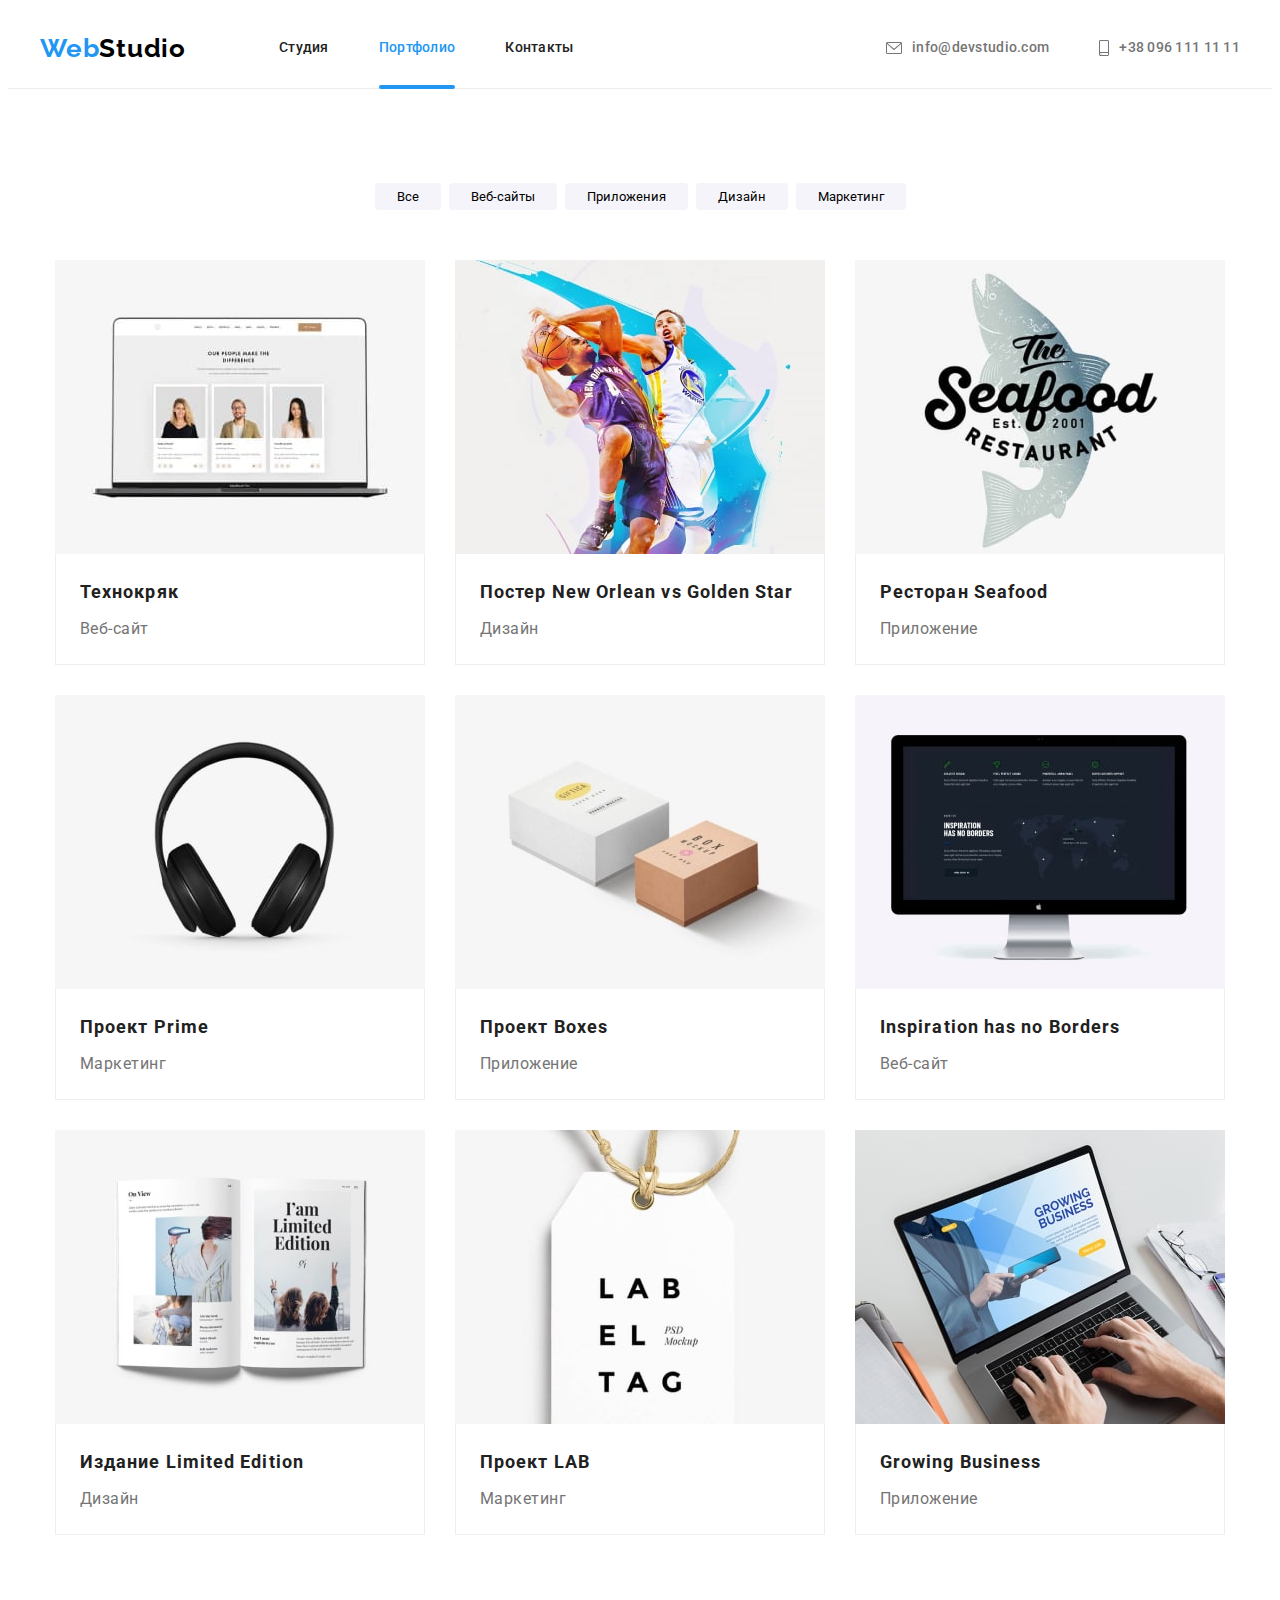
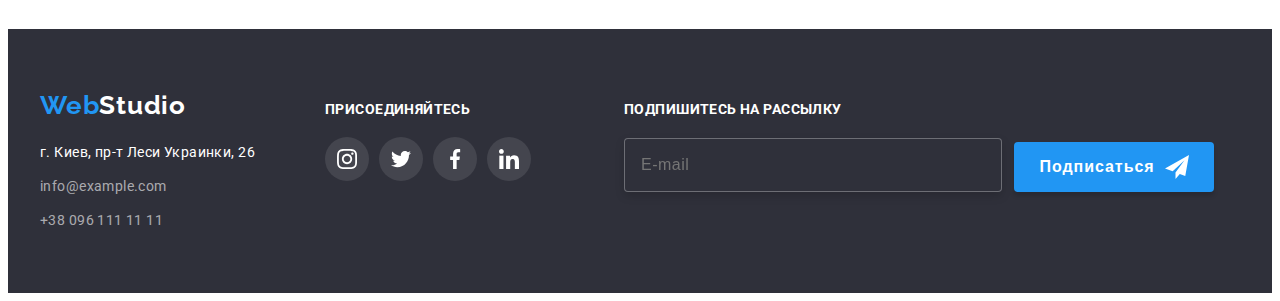
==== portfolio.html @ 5f394757 "update" ====
<!DOCTYPE html>
<html lang="ru">
  <head>
    <meta charset="UTF-8" />
    <meta http-equiv="X-UA-Compatible" content="IE=edge" />
    <meta name="viewport" content="width=, initial-scale=1.0" />
    <link
      rel="stylesheet"
      href="https://cdnjs.cloudflare.com/ajax/libs/modern-normalize/1.1.0/modern-normalize.min.css"
      integrity="sha512-wpPYUAdjBVSE4KJnH1VR1HeZfpl1ub8YT/NKx4PuQ5NmX2tKuGu6U/JRp5y+Y8XG2tV+wKQpNHVUX03MfMFn9Q=="
      crossorigin="anonymous"
      referrerpolicy="no-referrer"
    />
    <link rel="stylesheet" href="./css/styles.css" />
    <link rel="preconnect" href="https://fonts.googleapis.com" />
    <link rel="preconnect" href="https://fonts.gstatic.com" crossorigin />
    <link
      href="https://fonts.googleapis.com/css2?family=Raleway:wght@700&family=Roboto:wght@400;500;700;900&display=swap"
      rel="stylesheet"
    />
    <title>WebStudio</title>
  </head>
  <body>
    <header class="header">
      <div class="container header-flex">
        <a href="./index.html" class="header-logo"
          ><span class="header-logo-color">Web</span>Studio</a
        >
        <nav class="header-nav">
          <ul class="header-list">
            <li class="header-item">
              <a href="./index.html" class="header-link">Студия</a>
            </li>
            <li class="header-item">
              <a href="./portfolio.html" class="header-link"
                ><span class="header-link-color">Портфолио</span></a
              >
            </li>
            <li class="header-item">
              <a href="" class="header-link">Контакты</a>
            </li>
          </ul>
        </nav>
        <ul class="header-contact-list">
          <li class="header-contact-item">
            <a href="mailto:info@devstudio.com" class="header-contact-mail"
              ><svg class="contact-item" width="16px" height="12px">
                <use href="./images/symbol-defs.svg#icon-envelope-hover"></use>
              </svg>
              info@devstudio.com</a
            >
          </li>
          <li class="header-contact-item">
            <a href="tel:+380961111111" class="header-contact-tel"
              ><svg class="contact-item" width="10px" height="16px">
                <use href="./images/symbol-defs.svg#icon-smartphone"></use>
              </svg>
              +38 096 111 11 11</a
            >
          </li>
        </ul>
      </div>
    </header>
    <main>
      <section class="portfolio">
        <div class="container">
          <ul class="portfolio-nav-list portfolio-flex">
            <li class="portfolio-nav-item">
              <button type="button" class="portfolio-nav-btn">Все</button>
            </li>
            <li class="portfolio-nav-item">
              <button type="button" class="portfolio-nav-btn">Веб-сайты</button>
            </li>
            <li class="portfolio-nav-item">
              <button type="button" class="portfolio-nav-btn">
                Приложения
              </button>
            </li>
            <li class="portfolio-nav-item">
              <button type="button" class="portfolio-nav-btn">Дизайн</button>
            </li>
            <li class="portfolio-nav-item">
              <button type="button" class="portfolio-nav-btn">Маркетинг</button>
            </li>
          </ul>

          <ul class="project-list">
            <li class="project-item">
              <a href="./portfolio.html" class="project-link">
                <div class="portfolio-img">
                  <img
                    src="./images/project1.jpg"
                    width="370"
                    height="294"
                    alt="Проекты компании"
                  />
                  <p class="portfolio-text">
                    Ресурс предлагает комплексные предложения с разным уровнем
                    функционала и сервисов. Все это позволит посетителю получить
                    исчерпывающие сведения о компании или частном лице.
                  </p>
                </div>
                <div class="project-flex">
                  <h3 class="project-headline">Технокряк</h3>
                  <p class="project-text">Веб-сайт</p>
                </div>
              </a>
            </li>
            <li class="project-item">
              <a href="./portfolio.html" class="project-link">
                <div class="portfolio-img">
                  <img
                    src="./images/project2.jpg"
                    width="370"
                    height="294"
                    alt="Проекты компании"
                  />
                  <p class="portfolio-text">
                    Ресурс предлагает комплексные предложения с разным уровнем
                    функционала и сервисов. Все это позволит посетителю получить
                    исчерпывающие сведения о компании или частном лице.
                  </p>
                </div>
                <div class="project-flex">
                  <h3 class="project-headline">
                    Постер New Orlean vs Golden Star
                  </h3>
                  <p class="project-text">Дизайн</p>
                </div>
              </a>
            </li>
            <li class="project-item">
              <a href="./portfolio.html" class="project-link"
                ><div class="portfolio-img">
                  <img
                    src="./images/project3.jpg"
                    width="370"
                    height="294"
                    alt="Проекты компании"
                  />
                  <p class="portfolio-text">
                    Ресурс предлагает комплексные предложения с разным уровнем
                    функционала и сервисов. Все это позволит посетителю получить
                    исчерпывающие сведения о компании или частном лице.
                  </p>
                </div>
                <div class="project-flex">
                  <h3 class="project-headline">Ресторан Seafood</h3>
                  <p class="project-text">Приложение</p>
                </div>
              </a>
            </li>
            <li class="project-item">
              <a href="./portfolio.html" class="project-link"
                ><div class="portfolio-img">
                  <img
                    src="./images/project4.jpg"
                    width="370"
                    height="294"
                    alt="Проекты компании"
                  />
                  <p class="portfolio-text">
                    Ресурс предлагает комплексные предложения с разным уровнем
                    функционала и сервисов. Все это позволит посетителю получить
                    исчерпывающие сведения о компании или частном лице.
                  </p>
                </div>
                <div class="project-flex">
                  <h3 class="project-headline">Проект Prime</h3>
                  <p class="project-text">Маркетинг</p>
                </div>
              </a>
            </li>
            <li class="project-item">
              <a href="./portfolio.html" class="project-link"
                ><div class="portfolio-img">
                  <img
                    src="./images/project5.jpg"
                    width="370"
                    height="294"
                    alt="Проекты компании"
                  />
                  <p class="portfolio-text">
                    Ресурс предлагает комплексные предложения с разным уровнем
                    функционала и сервисов. Все это позволит посетителю получить
                    исчерпывающие сведения о компании или частном лице.
                  </p>
                </div>
                <div class="project-flex">
                  <h3 class="project-headline">Проект Boxes</h3>
                  <p class="project-text">Приложение</p>
                </div>
              </a>
            </li>
            <li class="project-item">
              <a href="./portfolio.html" class="project-link"
                ><div class="portfolio-img">
                  <img
                    src="./images/project6.jpg"
                    width="370"
                    height="294"
                    alt="Проекты компании"
                  />
                  <p class="portfolio-text">
                    Ресурс предлагает комплексные предложения с разным уровнем
                    функционала и сервисов. Все это позволит посетителю получить
                    исчерпывающие сведения о компании или частном лице.
                  </p>
                </div>
                <div class="project-flex">
                  <h3 class="project-headline">Inspiration has no Borders</h3>
                  <p class="project-text">Веб-сайт</p>
                </div>
              </a>
            </li>
            <li class="project-item">
              <a href="./portfolio.html" class="project-link"
                ><div class="portfolio-img">
                  <img
                    src="./images/project7.jpg"
                    width="370"
                    height="294"
                    alt="Проекты компании"
                  />
                  <p class="portfolio-text">
                    Ресурс предлагает комплексные предложения с разным уровнем
                    функционала и сервисов. Все это позволит посетителю получить
                    исчерпывающие сведения о компании или частном лице.
                  </p>
                </div>
                <div class="project-flex">
                  <h3 class="project-headline">Издание Limited Edition</h3>
                  <p class="project-text">Дизайн</p>
                </div>
              </a>
            </li>
            <li class="project-item">
              <a href="./portfolio.html" class="project-link"
                ><div class="portfolio-img">
                  <img
                    src="./images/project8.jpg"
                    width="370"
                    height="294"
                    alt="Проекты компании"
                  />
                  <p class="portfolio-text">
                    Ресурс предлагает комплексные предложения с разным уровнем
                    функционала и сервисов. Все это позволит посетителю получить
                    исчерпывающие сведения о компании или частном лице.
                  </p>
                </div>
                <div class="project-flex">
                  <h3 class="project-headline">Проект LAB</h3>
                  <p class="project-text">Маркетинг</p>
                </div>
              </a>
            </li>
            <li class="project-item">
              <a href="./portfolio.html" class="project-link"
                ><div class="portfolio-img">
                  <img
                    src="./images/project9.jpg"
                    width="370"
                    height="294"
                    alt="Проекты компании"
                  />
                  <p class="portfolio-text">
                    Ресурс предлагает комплексные предложения с разным уровнем
                    функционала и сервисов. Все это позволит посетителю получить
                    исчерпывающие сведения о компании или частном лице.
                  </p>
                </div>
                <div class="project-flex">
                  <h3 class="project-headline">Growing Business</h3>
                  <p class="project-text">Приложение</p>
                </div>
              </a>
            </li>
          </ul>
        </div>
      </section>
    </main>
    <footer class="footer">
      <div class="container footer-flex">
        <div class="address-flex">
          <a href="./index.html" class="footer-logo"
            ><span class="header-logo-color">Web</span>Studio</a
          >
          <address class="address">
            <ul class="footer-list">
              <li class="footer-item">
                <a
                  href="https://bit.ly/3pXMvUd"
                  target="_blank"
                  rel="noopener noreferrer"
                  class="map-link"
                  >г. Киев, пр-т Леси Украинки, 26</a
                >
              </li>
              <li class="footer-item">
                <a href="mailto:info@example.com" class="footer-contact-mail"
                  >info@example.com</a
                >
              </li>
              <li class="footer-item">
                <a href="tel:+380961111111" class="footer-contact-tel"
                  >+38 096 111 11 11</a
                >
              </li>
            </ul>
          </address>
        </div>
        <div class="social">
          <h3 class="social-headline">присоединяйтесь</h3>

          <ul class="social-soc">
            <li class="team-soc-item">
              <a href="" class="social-soc-link">
                <svg class="social-soc-icon" width="20px" height="20px">
                  <use href="./images/symbol-defs.svg#icon-instagram"></use>
                </svg>
              </a>
            </li>
            <li class="team-soc-item">
              <a href="" class="social-soc-link">
                <svg class="social-soc-icon" width="20px" height="20px">
                  <use href="./images/symbol-defs.svg#icon-twitter"></use>
                </svg>
              </a>
            </li>
            <li class="team-soc-item">
              <a href="" class="social-soc-link">
                <svg class="social-soc-icon" width="20px" height="20px">
                  <use href="./images/symbol-defs.svg#icon-facebook"></use>
                </svg>
              </a>
            </li>
            <li class="team-soc-item">
              <a href="" class="social-soc-link">
                <svg class="social-soc-icon" width="20px" height="20px">
                  <use href="./images/symbol-defs.svg#icon-linkedin"></use>
                </svg>
              </a>
            </li>
          </ul>
        </div>
        <div class="subscribe">
          <form class="subscribe-form">
            <label for="mail-sub" class="subscribe-label"
              ><span class="label-text">Подпишитесь на рассылку</span>
              <input
                type="email"
                name="email"
                class="subscribe-input"
                id="mail-sub"
                placeholder="E-mail"
              />
            </label>
            <button type="submit" class="subscribe-button">
              Подписаться
              <svg class="subscribe-button-icon" width="24px" height="24px">
                <use href="./images/symbol-defs.svg#telegram"></use>
              </svg>
            </button>
          </form>
        </div>
      </div>
    </footer>
  </body>
</html>
---- css/styles.css ----
body {
  font-family: "Roboto", sans-serif;
  color: #212121;
}

.container {
  width: 1200px;
  margin-left: auto;
  margin-right: auto;
  padding-left: 15px;
  padding-right: 15px;
}

/* Змінні */
:root {
  --first-text-color: #2196f3;
  --second-text-color: #757575;
  --third-text-color: #ffffff;
  --first-background-color: #2f303a;
  --second-background-color: #f5f4fa;
  --first-button-color: #2196f3;
  --second-button-color: #f5f4fa;
}

.visually-hidden {
  position: absolute;
  white-space: nowrap;
  width: 1px;
  height: 1px;
  overflow: hidden;
  border: 0;
  padding: 0;
  clip: rect(0 0 0 0);
  clip-path: inset(50%);
  margin: -1px;
}

p,
h1,
h2,
h3,
h4,
h5,
h6 {
  margin: 0;
}

img {
  display: block;
  max-width: 100%;
  height: auto;
}

ul {
  margin: 0;
  padding-left: 0;
}

/* Header */
.header {
  display: flex;
  border-bottom: 1px solid #ececec;
}
section {
  padding-top: 94px;
  padding-bottom: 94px;
}
.header-logo {
  font-family: "Raleway";
  font-style: normal;
  font-weight: 700;
  font-size: 26px;
  line-height: 1.19;
  color: black;
  letter-spacing: 0.03em;
  margin-right: 93px;
}
.header-logo-color {
  color: var(--first-text-color);
}

.header-flex {
  display: flex;
  align-items: center;
}
.header-nav {
}
.header-list {
  display: flex;
  column-gap: 50px;
}
.header-item {
}
.header-link {
  display: block;
  color: #212121;
  font-style: normal;
  font-weight: 500;
  font-size: 14px;
  line-height: 1.14;
  letter-spacing: 0.02em;
  padding-top: 32px;
  padding-bottom: 32px;
  position: relative;
  transition: color 250ms cubic-bezier(0.4, 0, 0.2, 1);
}
.header-link:hover,
.header-link:focus {
  color: var(--first-text-color);
}

.header-link-color {
  color: var(--first-text-color);
}
.header-link-color::after {
  color: var(--first-text-color);
  content: "";
  position: absolute;
  background: #2196f3;
  left: 0;
  bottom: -1px;
  width: 100%;
  height: 4px;
  border-radius: 2px;
}
.header-contact-list {
  display: flex;
  margin-left: auto;
  align-items: center;
}
.header-contact-item {
  margin-right: 50px;
}
.header-contact-item:last-child {
  margin-right: 0;
}
.header-contact-mail {
  color: var(--second-text-color);
  font-style: normal;
  font-weight: 500;
  font-size: 14px;
  line-height: 1.14;
  letter-spacing: 0.02em;
  padding-top: 32px;
  padding-bottom: 32px;
  display: flex;
  align-items: center;
  transition: color 250ms cubic-bezier(0.4, 0, 0.2, 1);
}
.header-contact-mail:hover,
.header-contact-mail:focus {
  color: var(--first-text-color);
}
.contact-item {
  margin-right: 10px;
  fill: currentColor;
  padding: 0;
}
.header-contact-tel {
  color: var(--second-text-color);
  font-style: normal;
  font-weight: 500;
  font-size: 14px;
  line-height: 1.14;
  letter-spacing: 0.02em;
  padding-top: 32px;
  padding-bottom: 32px;
  display: flex;
  align-items: center;
  transition: color 250ms cubic-bezier(0.4, 0, 0.2, 1);
}
.header-contact-tel:hover,
.header-contact-tel:focus {
  color: var(--first-text-color);
}
/* Hero */
.hero {
  background-image: linear-gradient(
      rgba(47, 48, 58, 0.4),
      rgba(47, 48, 58, 0.4)
    ),
    url(../images/hero-background.jpg);
  background-repeat: no-repeat;
  max-width: 1600px;
  padding-top: 200px;
  padding-bottom: 200px;
  margin: auto;
}
.hero-flex {
  text-align: center;
}
.hero-headline {
  width: 696px;
  text-transform: uppercase;
  color: var(--third-text-color);
  font-weight: 900;
  font-size: 44px;
  line-height: 1.36;
  letter-spacing: 0.06em;
  margin: auto;
  margin-bottom: 30px;
}
.hero-btn {
  width: 200px;
  height: 50px;
  box-shadow: 0px 4px 4px rgba(0, 0, 0, 0.15);
  background-color: var(--first-button-color);
  border: 0;
  border-radius: 4px;
  cursor: pointer;
  color: var(--third-text-color);
  font-family: "Roboto";
  font-style: normal;
  font-weight: 700;
  font-size: 16px;
  line-height: 1.87;
  letter-spacing: 0.06em;
  transition: background-color 250ms cubic-bezier(0.4, 0, 0.2, 1);
}

.hero-btn:hover {
  background-color: #188ce8;
}
/* Softskills */
.softskills {
  padding-bottom: 0;
}
.softskills-list {
  display: flex;
  column-gap: 30px;
}
.softskills-item {
  width: 270px;
}
.softskills-headline {
  text-transform: uppercase;
  font-weight: 700;
  font-size: 14px;
  line-height: 1.14;
  letter-spacing: 0.03em;
  margin-bottom: 10px;
}
.softskills-text {
  color: var(--second-text-color);
  font-size: 14px;
  line-height: 1.71;
  letter-spacing: 0.03em;
}
.softskills-img {
  width: 270px;
  height: 120px;
  background-color: #f5f4fa;
  margin-bottom: 30px;
  display: flex;
  align-items: center;
  justify-content: center;
}
/* Occupation */
.occupation {
}
.occupation-list {
  position: relative;
}
.occupation-headline {
  font-weight: 700;
  font-size: 36px;
  line-height: 1.16;
  letter-spacing: 0.03em;
  margin-bottom: 50px;
  text-align: center;
}
.occupation-list {
  display: flex;
  column-gap: 30px;
}
.occupation-item {
}
/* Team */
.team {
  background-color: var(--second-background-color);
}
.team-flex {
  background-color: #fff;
  padding-top: 30px;
  padding-bottom: 30px;
}
.team-soc {
  display: flex;
  justify-content: center;
  gap: 10px;
  background-color: #fff;
}
.team-soc-link {
  width: 44px;
  height: 44px;
  background-color: #fff;
  border-radius: 50%;
  display: flex;
  align-items: center;
  justify-content: center;
  color: #afb1b8;
  transition: background-color 250ms cubic-bezier(0.4, 0, 0.2, 1),
    color 250ms cubic-bezier(0.4, 0, 0.2, 1);
}
.team-soc-link:hover,
.team-soc-link:focus {
  background-color: #2196f3;
  color: #fff;
}
.team-soc-icon {
  fill: currentColor;
}
.team-headline {
  font-weight: 700;
  font-size: 36px;
  line-height: 1.16;
  letter-spacing: 0.03em;
  margin-bottom: 50px;
  text-align: center;
}
.team-list {
  display: flex;
  column-gap: 30px;
}
.team-item {
  box-shadow: 0px 1px 3px rgba(0, 0, 0, 0.12), 0px 1px 1px rgba(0, 0, 0, 0.14),
    0px 2px 1px rgba(0, 0, 0, 0.2);
  text-align: center;
}
.team-name {
  font-weight: 500;
  font-size: 16px;
  line-height: 1.18;
  letter-spacing: 0.03em;
  margin-bottom: 10px;
}
.team-text {
  color: var(--second-text-color);
  font-size: 16px;
  line-height: 1.18;
  letter-spacing: 0.03em;
  margin-bottom: 16px;
}
/* Footer */
.footer {
  background-color: var(--first-background-color);
  padding-top: 60px;
  padding-bottom: 60px;
}
.footer-flex {
  display: flex;
  align-items: baseline;
}
.address-flex {
  margin-right: 70px;
}
.footer-logo {
  color: var(--third-text-color);
  font-family: "Raleway";
  font-style: normal;
  font-weight: 700;
  font-size: 26px;
  line-height: 1.19;
  letter-spacing: 0.03em;
}
.address {
  margin-top: 20px;
}
.footer-list {
}
.footer-item {
  margin-bottom: 10px;
}
.footer-item:last-child {
  margin-bottom: 0px;
}
.map-link {
  color: var(--third-text-color);
  font-style: normal;
  font-size: 14px;
  line-height: 1.71;
  letter-spacing: 0.03em;
  transition: color 250ms cubic-bezier(0.4, 0, 0.2, 1);
}
.map-link:hover,
.map-link:focus {
  color: var(--first-text-color);
}
.footer-contact-mail {
  color: rgba(255, 255, 255, 0.6);
  font-style: normal;
  font-size: 14px;
  line-height: 1.71;
  letter-spacing: 0.03em;
  transition: color 250ms cubic-bezier(0.4, 0, 0.2, 1);
}
.footer-contact-mail:hover,
.footer-contact-mail:focus {
  color: var(--first-text-color);
}
.footer-contact-tel {
  color: rgba(255, 255, 255, 0.6);
  font-style: normal;
  font-size: 14px;
  line-height: 1.71;
  letter-spacing: 0.03em;
  transition: color 250ms cubic-bezier(0.4, 0, 0.2, 1);
}
.footer-contact-tel:hover,
.footer-contact-tel:focus {
  color: var(--first-text-color);
}
/* Portfolio */
.portfolio {
}
.portfolio-flex {
}
.portfolio-nav-list {
  display: flex;
  column-gap: 8px;
  margin: auto;
  margin-bottom: 50px;
}
.portfolio-flex {
  justify-content: center;
}
.portfolio-nav-item {
  font-weight: 500;
  font-size: 16px;
  line-height: 1.62;
  letter-spacing: 0.03em;
}
.portfolio-nav-item:hover,
.portfolio-nav-item:focus {
}
.portfolio-nav-btn {
  background: var(--second-button-color);
  border: 0;
  border-radius: 4px;
  font-family: inherit;
  font-style: normal;

  padding: 6px 22px;
  transition: background-color 250ms cubic-bezier(0.4, 0, 0.2, 1),
    color 250ms cubic-bezier(0.4, 0, 0.2, 1),
    box-shadow 250ms cubic-bezier(0.4, 0, 0.2, 1);
}
.portfolio-nav-btn:hover {
  background: var(--first-button-color);
  color: #ffffff;
  cursor: pointer;
  box-shadow: 0px 3px 1px rgba(0, 0, 0, 0.1), 0px 1px 2px rgba(0, 0, 0, 0.08),
    0px 2px 2px rgba(0, 0, 0, 0.12);
}
.project-list {
  display: flex;
  flex-wrap: wrap;
  justify-content: center;
  gap: 30px;
}
.project-flex {
  border-left: 1px solid #eeeeee;
  border-right: 1px solid #eeeeee;
  border-bottom: 1px solid #eeeeee;
  padding: 20px 24px;
}
.project-item {
  width: 370px;
}

.project-link {
  display: block;
  transition: box-shadow 250ms cubic-bezier(0.4, 0, 0.2, 1);
}
.portfolio-img {
  position: relative;
  overflow: hidden;
}

.portfolio-text {
  position: absolute;
  display: block;
  top: 0;
  left: 0;
  width: 100%;
  height: 100%;
  padding: 63px 24px;
  font-style: normal;
  font-weight: 400;
  font-size: 18px;
  line-height: 1.56;
  letter-spacing: 0.03em;
  transform: translateY(101%);
  transition: transform 250ms cubic-bezier(0.4, 0, 0.2, 1);
  color: #fff;
  background-color: rgba(33, 150, 243, 0.9);
}

.project-link:hover,
.project-link:focus {
  box-shadow: 0px 1px 1px rgba(0, 0, 0, 0.12), 0px 4px 4px rgba(0, 0, 0, 0.06),
    1px 4px 6px rgba(0, 0, 0, 0.16);
}
.project-link:hover .portfolio-text,
.project-link:focus .portfolio-text {
  transform: translateY(0);
}

.portfolio-img {
}
.project-headline {
  color: #212121;
  font-style: normal;
  font-weight: 700;
  font-size: 18px;
  line-height: 2;
  letter-spacing: 0.06em;
  margin-bottom: 4px;
}
.project-text {
  color: var(--second-text-color);
  font-size: 16px;
  line-height: 1.88;
  letter-spacing: 0.03em;
}

.clients {
}
.client-list {
  display: flex;
  justify-content: center;
  gap: 30px;
}

.clients-headline {
  font-weight: 700;
  font-size: 36px;
  line-height: 1.16;
  text-align: center;
  letter-spacing: 0.03em;
  margin-bottom: 50px;
}
.client-item {
}
.client-item:hover,
.client-item:focus {
}
.client-link {
  color: #afb1b8;
  display: flex;
  align-items: center;
  justify-content: center;
  width: 170px;
  height: 92px;
  border: 1px solid #afb1b8;
  border-radius: 4px;
  transition: color 250ms cubic-bezier(0.4, 0, 0.2, 1),
    border 250ms cubic-bezier(0.4, 0, 0.2, 1);
}
.client-link:hover,
.client-link:focus {
  color: #2196f3;
  border: 1px solid #2196f3;
}
.client-icon {
  fill: currentColor;
}

.social {
  padding-top: 12px;
  padding-bottom: 0px;
  margin-right: 93px;
}
.social-headline {
  font-weight: 700;
  font-size: 14px;
  line-height: 16px;
  letter-spacing: 0.03em;
  text-transform: uppercase;
  color: var(--third-text-color);
  margin-bottom: 20px;
}
.social-soc {
  display: flex;
  justify-content: center;
  gap: 10px;
  background-color: #2f303a;
}
.social-soc-link {
  width: 44px;
  height: 44px;
  background-color: rgba(255, 255, 255, 0.1);
  border-radius: 50%;
  display: flex;
  align-items: center;
  justify-content: center;
  color: #fff;
  transition: background-color 250ms cubic-bezier(0.4, 0, 0.2, 1),
    color 250ms cubic-bezier(0.4, 0, 0.2, 1);
}
.social-soc-link:hover,
.social-soc-link:focus {
  background-color: #2196f3;
  color: #fff;
}
.social-soc-icon {
  fill: currentColor;
}
.header-item,
.header-contact-item,
.softskills-item,
.occupation-item,
.team-item,
.footer-item,
.portfolio-nav-item,
.project-item,
.team-soc-item,
.client-item {
  list-style-type: none;
}

.header-link,
.header-contact-mail,
.header-contact-tel,
.header-logo,
.footer-logo,
.map-link,
.contact-icon-link,
.footer-contact-mail,
.footer-contact-tel,
.project-link {
  text-decoration: none;
}

.occupation-text {
  background: rgba(47, 48, 58, 0.8);
  position: absolute;
  width: 370px;
  height: 70px;
  bottom: 0;
  display: flex;
  align-items: center;
  justify-content: center;
  color: #fff;
  font-weight: 700;
  font-size: 14px;
  line-height: 1.14;
  text-align: center;
  letter-spacing: 0.03em;
  text-transform: uppercase;
}
.backdrop {
  position: fixed;
  top: 0;
  width: 100%;
  height: 100%;
  background: rgba(0, 0, 0, 0.2);
  transition: opacity 300ms cubic-bezier(0.4, 0, 0.2, 1),
    visibility 300ms cubic-bezier(0.4, 0, 0.2, 1);
}

.backdrop.is-hidden .modal {
  transform: translate(-50%, -50%) scale(0);
}

.button-close {
  width: 30px;
  height: 30px;
  position: absolute;
  top: 8px;
  right: 8px;
  display: flex;
  align-items: center;
  justify-content: center;
  border-radius: 50%;
  background: #ffffff;
  border: 1px solid rgba(0, 0, 0, 0.1);
  cursor: pointer;
  color: #212121;
  transition: color 250ms cubic-bezier(0.4, 0, 0.2, 1);
}
.button-close:hover,
.button-close:focus {
  color: #2196f3;
}
.modal-close {
  fill: currentColor;
}

.modal {
  width: 528px;
  min-height: 581px;
  background-color: #ffffff;
  border-radius: 5px;
  position: absolute;
  top: 50%;
  left: 50%;
  transform: translate(-50%, -50%) scale(1);
  transition: transform 300ms cubic-bezier(0.4, 0, 0.2, 1);
  padding: 40px;
}
.modal-form {
  position: relative;
}
.modal-title {
  font-weight: 700;
  font-size: 20px;
  line-height: 1.15;
  text-align: center;
  letter-spacing: 0.03em;
  text-align: center;
  color: #212121;
  margin-bottom: 12px;
}
.modal-label-text {
  display: block;
  margin-bottom: 4px;
  font-weight: 400;
  font-size: 12px;
  line-height: 1.16;
  letter-spacing: 0.01em;
  color: #757575;
}
.modal-input {
  display: block;
  width: 100%;
  height: 40px;
  margin-bottom: 10px;
  border: 1px solid rgba(33, 33, 33, 0.2);
  border-radius: 4px;
  outline: none;
  padding-left: 42px;
  transition: border 250ms cubic-bezier(0.4, 0, 0.2, 1);
}
.modal-name-icon {
  position: absolute;
  top: 29px;
  left: 12px;
  fill: #212121;
  transition: fill 250ms cubic-bezier(0.4, 0, 0.2, 1);
}
.modal-tel-icon {
  position: absolute;
  top: 97px;
  left: 12px;
  fill: #212121;
  transition: fill 250ms cubic-bezier(0.4, 0, 0.2, 1);
}
.modal-mail-icon {
  position: absolute;
  top: 165px;
  left: 12px;
  fill: #212121;
  transition: fill 250ms cubic-bezier(0.4, 0, 0.2, 1);
}
.modal-input:focus {
  border: 1px solid #2196f3;
}
.modal-input:focus + .modal-name-icon {
  fill: #2196f3;
}
.modal-input:focus + .modal-tel-icon {
  fill: #2196f3;
}
.modal-input:focus + .modal-mail-icon {
  fill: #2196f3;
}
.textarea {
  width: 100%;
  height: 120px;
  border: 1px solid rgba(33, 33, 33, 0.2);
  border-radius: 4px;
  padding: 12px 16px;
  resize: none;
  outline: none;
  margin-bottom: 20px;
  transition: border 250ms cubic-bezier(0.4, 0, 0.2, 1);
}

.textarea:focus {
  border: 1px solid #2196f3;
}

.checkbox-flex {
  display: flex;
  align-items: center;
  justify-content: center;
  font-weight: 400;
  font-size: 14px;
  line-height: 1.71;
  letter-spacing: 0.03em;
  color: #757575;
}
.checkbox-item {
  width: 16px;
  height: 15px;
  margin-right: 7px;
}

.checkbox-link {
  font-weight: 400;
  font-size: 14px;
  line-height: 1.71;
  letter-spacing: 0.03em;
  text-decoration-line: underline;
  color: #2196f3;
  padding-left: 4px;
}
.checkbox-flex span {
  width: 16px;
  height: 15px;
  border: 2px solid #303030;
  border-radius: 2px;
  margin-right: 7px;
  display: flex;
  justify-content: center;
  align-items: center;
  transition: border 250ms cubic-bezier(0.4, 0, 0.2, 1);
}
.checkbox-item:focus + .checkbox-flex span {
  border: 2px solid #2196f3;
}
.checkbox-item:checked + .checkbox-flex span .checkbox-icon {
  visibility: visible;
}
.checkbox-icon {
  position: absolute;
  visibility: hidden;
  left: 12px;
  transition: visibility 250ms cubic-bezier(0.4, 0, 0.2, 1);
}

.is-hidden {
  opacity: 0;
  visibility: hidden;
  pointer-events: none;
}

.modal-button-flex {
  text-align: center;
}
.modal-button {
  width: 200px;
  height: 50px;
  margin: auto;
  background: #2196f3;
  box-shadow: 0px 4px 4px rgba(0, 0, 0, 0.15);
  border-radius: 4px;
  border: none;
  margin-top: 30px;
  font-weight: 700;
  font-size: 16px;
  line-height: 1.88;

  letter-spacing: 0.06em;

  color: #ffffff;
  transition: background-color 250ms cubic-bezier(0.4, 0, 0.2, 1);
}
.modal-button:hover,
.modal-button:focus {
  background-color: #188ce8;
}

.subscribe {
}

.subscribe-input {
  display: block;
  width: 358px;
  height: 50px;
  border: 1px solid rgba(255, 255, 255, 0.3);
  filter: drop-shadow(0px 4px 4px rgba(0, 0, 0, 0.15));
  border-radius: 4px;
  background-color: var(--first-background-color);
  display: block;
  padding-left: 16px;
  font-weight: 400;
  font-size: 16px;
  line-height: 1.25;
  letter-spacing: 0.03em;
  outline: none;

  color: rgba(255, 255, 255, 0.6);
}
.label-text {
  font-style: normal;
  font-weight: 700;
  font-size: 14px;
  line-height: 1.14;
  letter-spacing: 0.03em;
  text-transform: uppercase;
  margin-bottom: 20px;
  display: block;

  color: #ffffff;
}

.subscribe-button {
  width: 200px;
  height: 50px;
  background: #2196f3;
  box-shadow: 0px 4px 4px rgba(0, 0, 0, 0.15);
  border-radius: 4px;
  border: none;
  color: var(--third-text-color);
  font-weight: 700;
  font-size: 16px;
  line-height: 1.88;
  display: flex;
  align-items: center;
  justify-content: center;
  cursor: pointer;
  letter-spacing: 0.06em;
}

.subscribe-form {
  display: flex;
  align-items: flex-end;
}

.subscribe-label {
  margin-right: 12px;
}
.subscribe-button-icon {
  margin-left: 10px;
}
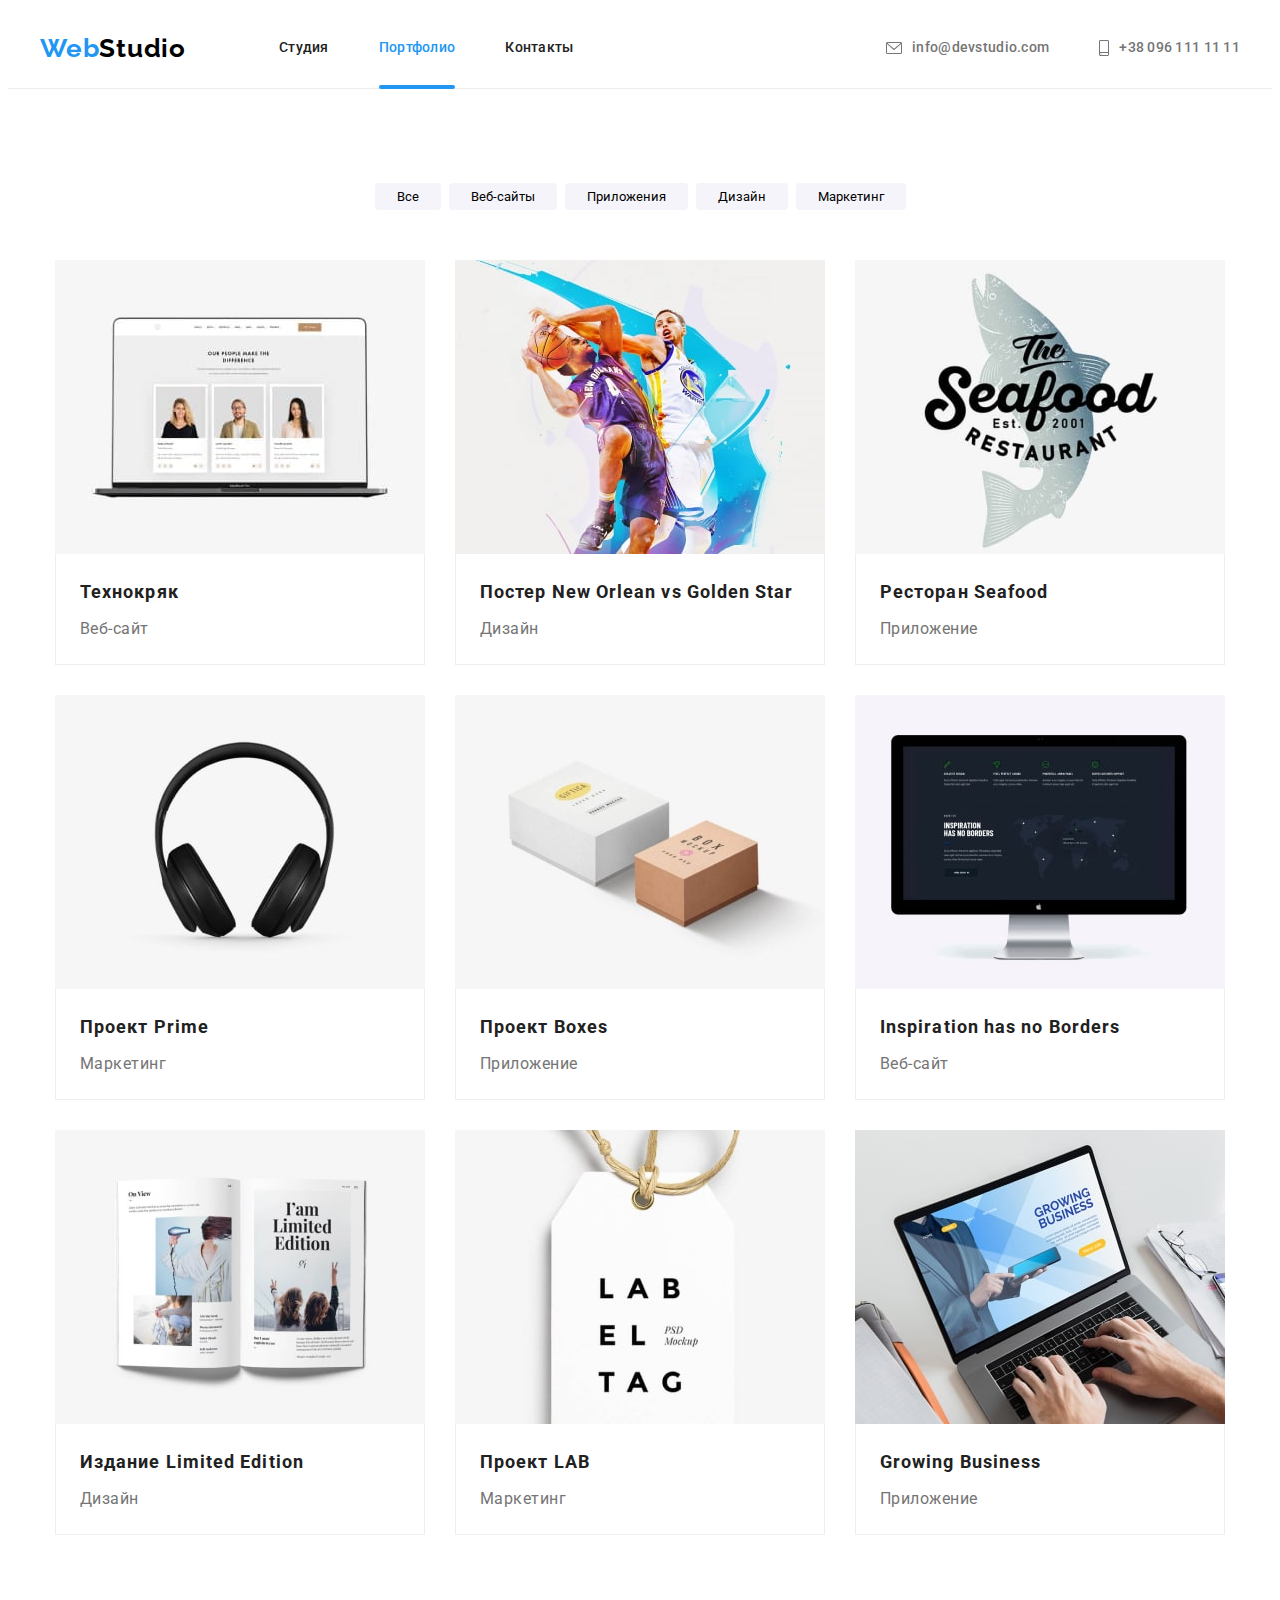
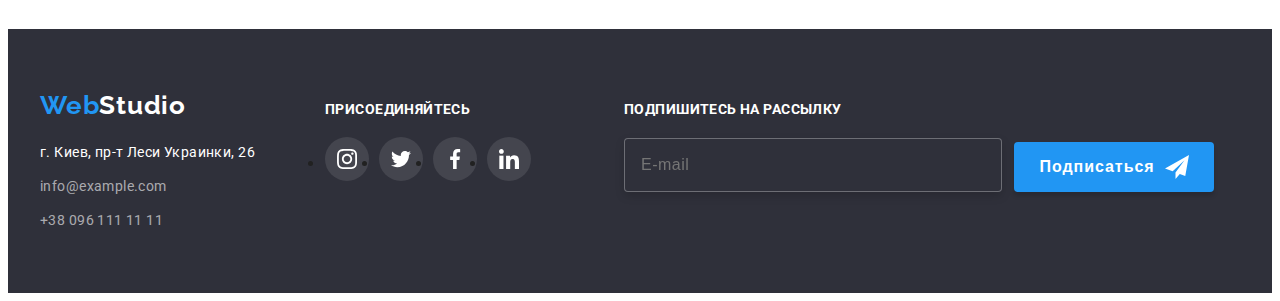
==== commit fd3528b0: "update" ====
--- a/portfolio.html
+++ b/portfolio.html
@@ -22,37 +22,37 @@
   </head>
   <body>
     <header class="header">
-      <div class="container header-flex">
-        <a href="./index.html" class="header-logo"
-          ><span class="header-logo-color">Web</span>Studio</a
+      <div class="container header__flex">
+        <a href="./index.html" class="header-logo logo"
+          ><span class="logo__color">Web</span>Studio</a
         >
-        <nav class="header-nav">
-          <ul class="header-list">
-            <li class="header-item">
-              <a href="./index.html" class="header-link">Студия</a>
-            </li>
-            <li class="header-item">
-              <a href="./portfolio.html" class="header-link"
-                ><span class="header-link-color">Портфолио</span></a
+        <nav class="navigation">
+          <ul class="navigation__list">
+            <li class="navigation__item">
+              <a href="./index.html" class="navigation__link">Студия</a>
+            </li>
+            <li class="navigation__item">
+              <a href="./portfolio.html" class="navigation__link"
+                ><span class="navigation__link-color">Портфолио</span></a
               >
             </li>
-            <li class="header-item">
-              <a href="" class="header-link">Контакты</a>
+            <li class="navigation__item">
+              <a href="" class="navigation__link">Контакты</a>
             </li>
           </ul>
         </nav>
-        <ul class="header-contact-list">
-          <li class="header-contact-item">
-            <a href="mailto:info@devstudio.com" class="header-contact-mail"
-              ><svg class="contact-item" width="16px" height="12px">
+        <ul class="contact-list">
+          <li class="contact-list__item">
+            <a href="mailto:info@devstudio.com" class="contact-list__mail"
+              ><svg class="contact-list__icon" width="16px" height="12px">
                 <use href="./images/symbol-defs.svg#icon-envelope-hover"></use>
               </svg>
               info@devstudio.com</a
             >
           </li>
-          <li class="header-contact-item">
-            <a href="tel:+380961111111" class="header-contact-tel"
-              ><svg class="contact-item" width="10px" height="16px">
+          <li class="contact-list__item">
+            <a href="tel:+380961111111" class="contact-list__tel"
+              ><svg class="contact-list__icon" width="10px" height="16px">
                 <use href="./images/symbol-defs.svg#icon-smartphone"></use>
               </svg>
               +38 096 111 11 11</a
@@ -284,7 +284,7 @@
       <div class="container footer-flex">
         <div class="address-flex">
           <a href="./index.html" class="footer-logo"
-            ><span class="header-logo-color">Web</span>Studio</a
+            ><span class="logo__color">Web</span>Studio</a
           >
           <address class="address">
             <ul class="footer-list">
--- a/css/styles.css
+++ b/css/styles.css
@@ -55,17 +55,22 @@
   margin: 0;
   padding-left: 0;
 }
-
-/* Header */
-.header {
-  display: flex;
-  border-bottom: 1px solid #ececec;
-}
 section {
   padding-top: 94px;
   padding-bottom: 94px;
 }
+
+/* Header */
+.header {
+  display: flex;
+  border-bottom: 1px solid #ececec;
+}
+
 .header-logo {
+  color: black;
+  margin-right: 93px;
+}
+.logo {
   font-family: "Raleway";
   font-style: normal;
   font-weight: 700;
@@ -75,23 +80,25 @@
   letter-spacing: 0.03em;
   margin-right: 93px;
 }
-.header-logo-color {
+.logo__color {
   color: var(--first-text-color);
 }
 
-.header-flex {
-  display: flex;
-  align-items: center;
-}
-.header-nav {
-}
-.header-list {
+.header__flex {
+  display: flex;
+  align-items: center;
+}
+.navigation {
+}
+.navigation__list {
   display: flex;
   column-gap: 50px;
 }
-.header-item {
-}
-.header-link {
+
+.navigation__item {
+}
+
+.navigation__link {
   display: block;
   color: #212121;
   font-style: normal;
@@ -104,15 +111,16 @@
   position: relative;
   transition: color 250ms cubic-bezier(0.4, 0, 0.2, 1);
 }
-.header-link:hover,
-.header-link:focus {
+
+.navigation__link:hover,
+.navigation__link:focus {
   color: var(--first-text-color);
 }
 
-.header-link-color {
+.navigation__link-color {
   color: var(--first-text-color);
 }
-.header-link-color::after {
+.navigation__link-color::after {
   color: var(--first-text-color);
   content: "";
   position: absolute;
@@ -123,18 +131,18 @@
   height: 4px;
   border-radius: 2px;
 }
-.header-contact-list {
+.contact-list {
   display: flex;
   margin-left: auto;
   align-items: center;
 }
-.header-contact-item {
+.contact-list__item {
   margin-right: 50px;
 }
-.header-contact-item:last-child {
+.contact-list__item:last-child {
   margin-right: 0;
 }
-.header-contact-mail {
+.contact-list__mail {
   color: var(--second-text-color);
   font-style: normal;
   font-weight: 500;
@@ -147,16 +155,16 @@
   align-items: center;
   transition: color 250ms cubic-bezier(0.4, 0, 0.2, 1);
 }
-.header-contact-mail:hover,
-.header-contact-mail:focus {
+.contact-list__mail:hover,
+.contact-list__mail:focus {
   color: var(--first-text-color);
 }
-.contact-item {
+.contact-list__icon {
   margin-right: 10px;
   fill: currentColor;
   padding: 0;
 }
-.header-contact-tel {
+.contact-list__tel {
   color: var(--second-text-color);
   font-style: normal;
   font-weight: 500;
@@ -169,8 +177,8 @@
   align-items: center;
   transition: color 250ms cubic-bezier(0.4, 0, 0.2, 1);
 }
-.header-contact-tel:hover,
-.header-contact-tel:focus {
+.contact-list__tel:hover,
+.contact-list__tel:focus {
   color: var(--first-text-color);
 }
 /* Hero */
@@ -186,10 +194,10 @@
   padding-bottom: 200px;
   margin: auto;
 }
-.hero-flex {
+.hero__flex {
   text-align: center;
 }
-.hero-headline {
+.hero__headline {
   width: 696px;
   text-transform: uppercase;
   color: var(--third-text-color);
@@ -200,7 +208,7 @@
   margin: auto;
   margin-bottom: 30px;
 }
-.hero-btn {
+.hero__btn {
   width: 200px;
   height: 50px;
   box-shadow: 0px 4px 4px rgba(0, 0, 0, 0.15);
@@ -218,21 +226,21 @@
   transition: background-color 250ms cubic-bezier(0.4, 0, 0.2, 1);
 }
 
-.hero-btn:hover {
+.hero__btn:hover {
   background-color: #188ce8;
 }
 /* Softskills */
 .softskills {
   padding-bottom: 0;
 }
-.softskills-list {
+.softskills__list {
   display: flex;
   column-gap: 30px;
 }
-.softskills-item {
+.softskills__item {
   width: 270px;
 }
-.softskills-headline {
+.softskills__headline {
   text-transform: uppercase;
   font-weight: 700;
   font-size: 14px;
@@ -240,13 +248,13 @@
   letter-spacing: 0.03em;
   margin-bottom: 10px;
 }
-.softskills-text {
+.softskills__text {
   color: var(--second-text-color);
   font-size: 14px;
   line-height: 1.71;
   letter-spacing: 0.03em;
 }
-.softskills-img {
+.softskills__img {
   width: 270px;
   height: 120px;
   background-color: #f5f4fa;
@@ -258,10 +266,12 @@
 /* Occupation */
 .occupation {
 }
-.occupation-list {
+.occupation__list {
   position: relative;
-}
-.occupation-headline {
+  display: flex;
+  column-gap: 30px;
+}
+.occupation__headline {
   font-weight: 700;
   font-size: 36px;
   line-height: 1.16;
@@ -269,28 +279,41 @@
   margin-bottom: 50px;
   text-align: center;
 }
-.occupation-list {
-  display: flex;
-  column-gap: 30px;
-}
-.occupation-item {
+.occupation__text {
+  background: rgba(47, 48, 58, 0.8);
+  position: absolute;
+  width: 370px;
+  height: 70px;
+  bottom: 0;
+  display: flex;
+  align-items: center;
+  justify-content: center;
+  color: #fff;
+  font-weight: 700;
+  font-size: 14px;
+  line-height: 1.14;
+  text-align: center;
+  letter-spacing: 0.03em;
+  text-transform: uppercase;
+}
+.occupation__item {
 }
 /* Team */
 .team {
   background-color: var(--second-background-color);
 }
-.team-flex {
+.team__flex {
   background-color: #fff;
   padding-top: 30px;
   padding-bottom: 30px;
 }
-.team-soc {
+.soc {
   display: flex;
   justify-content: center;
   gap: 10px;
   background-color: #fff;
 }
-.team-soc-link {
+.soc__link {
   width: 44px;
   height: 44px;
   background-color: #fff;
@@ -302,15 +325,15 @@
   transition: background-color 250ms cubic-bezier(0.4, 0, 0.2, 1),
     color 250ms cubic-bezier(0.4, 0, 0.2, 1);
 }
-.team-soc-link:hover,
-.team-soc-link:focus {
+.soc__link:hover,
+.soc__link:focus {
   background-color: #2196f3;
   color: #fff;
 }
-.team-soc-icon {
+.soc__icon {
   fill: currentColor;
 }
-.team-headline {
+.team__headline {
   font-weight: 700;
   font-size: 36px;
   line-height: 1.16;
@@ -318,23 +341,23 @@
   margin-bottom: 50px;
   text-align: center;
 }
-.team-list {
+.card-list {
   display: flex;
   column-gap: 30px;
 }
-.team-item {
+.card-list__item {
   box-shadow: 0px 1px 3px rgba(0, 0, 0, 0.12), 0px 1px 1px rgba(0, 0, 0, 0.14),
     0px 2px 1px rgba(0, 0, 0, 0.2);
   text-align: center;
 }
-.team-name {
+.card-list__name {
   font-weight: 500;
   font-size: 16px;
   line-height: 1.18;
   letter-spacing: 0.03em;
   margin-bottom: 10px;
 }
-.team-text {
+.card-list__text {
   color: var(--second-text-color);
   font-size: 16px;
   line-height: 1.18;
@@ -523,7 +546,7 @@
   line-height: 1.88;
   letter-spacing: 0.03em;
 }
-
+/* Постійні клієнти */
 .clients {
 }
 .client-list {
@@ -565,7 +588,7 @@
 .client-icon {
   fill: currentColor;
 }
-
+/* Соц-сети в футере */
 .social {
   padding-top: 12px;
   padding-bottom: 0px;
@@ -606,22 +629,22 @@
 .social-soc-icon {
   fill: currentColor;
 }
-.header-item,
-.header-contact-item,
-.softskills-item,
-.occupation-item,
-.team-item,
+.navigation__item,
+.contact-list__item,
+.softskills__item,
+.occupation__item,
+.card-list__item,
 .footer-item,
 .portfolio-nav-item,
 .project-item,
-.team-soc-item,
+.soc__item,
 .client-item {
   list-style-type: none;
 }
 
-.header-link,
-.header-contact-mail,
-.header-contact-tel,
+.navigation__link,
+.contact-list__mail,
+.contact-list__tel,
 .header-logo,
 .footer-logo,
 .map-link,
@@ -631,24 +654,7 @@
 .project-link {
   text-decoration: none;
 }
-
-.occupation-text {
-  background: rgba(47, 48, 58, 0.8);
-  position: absolute;
-  width: 370px;
-  height: 70px;
-  bottom: 0;
-  display: flex;
-  align-items: center;
-  justify-content: center;
-  color: #fff;
-  font-weight: 700;
-  font-size: 14px;
-  line-height: 1.14;
-  text-align: center;
-  letter-spacing: 0.03em;
-  text-transform: uppercase;
-}
+/* Модалка */
 .backdrop {
   position: fixed;
   top: 0;
@@ -862,6 +868,37 @@
   background-color: #188ce8;
 }
 
+.label-text {
+  font-style: normal;
+  font-weight: 700;
+  font-size: 14px;
+  line-height: 1.14;
+  letter-spacing: 0.03em;
+  text-transform: uppercase;
+  margin-bottom: 20px;
+  display: block;
+
+  color: #ffffff;
+}
+
+.subscribe-button {
+  width: 200px;
+  height: 50px;
+  background: #2196f3;
+  box-shadow: 0px 4px 4px rgba(0, 0, 0, 0.15);
+  border-radius: 4px;
+  border: none;
+  color: var(--third-text-color);
+  font-weight: 700;
+  font-size: 16px;
+  line-height: 1.88;
+  display: flex;
+  align-items: center;
+  justify-content: center;
+  cursor: pointer;
+  letter-spacing: 0.06em;
+}
+/* Підписка в футері */
 .subscribe {
 }
 
@@ -883,36 +920,6 @@
 
   color: rgba(255, 255, 255, 0.6);
 }
-.label-text {
-  font-style: normal;
-  font-weight: 700;
-  font-size: 14px;
-  line-height: 1.14;
-  letter-spacing: 0.03em;
-  text-transform: uppercase;
-  margin-bottom: 20px;
-  display: block;
-
-  color: #ffffff;
-}
-
-.subscribe-button {
-  width: 200px;
-  height: 50px;
-  background: #2196f3;
-  box-shadow: 0px 4px 4px rgba(0, 0, 0, 0.15);
-  border-radius: 4px;
-  border: none;
-  color: var(--third-text-color);
-  font-weight: 700;
-  font-size: 16px;
-  line-height: 1.88;
-  display: flex;
-  align-items: center;
-  justify-content: center;
-  cursor: pointer;
-  letter-spacing: 0.06em;
-}
 
 .subscribe-form {
   display: flex;
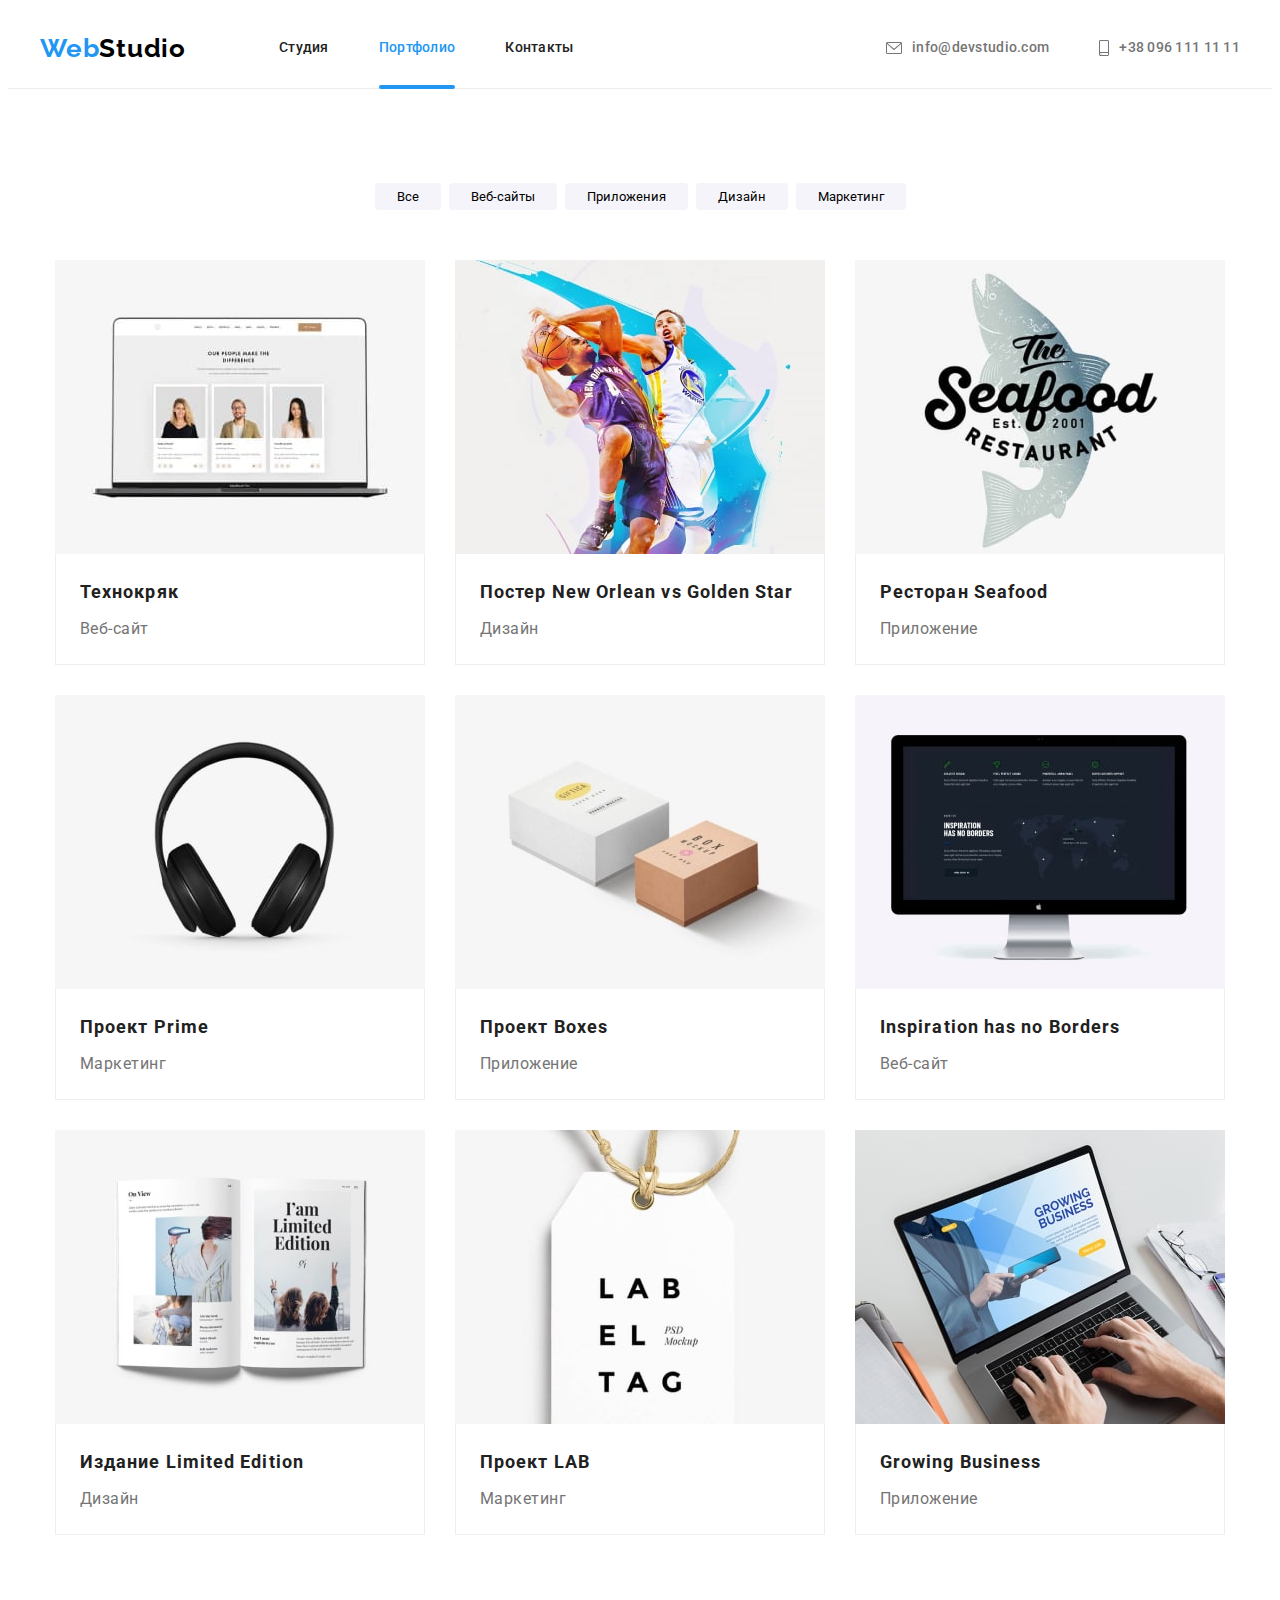
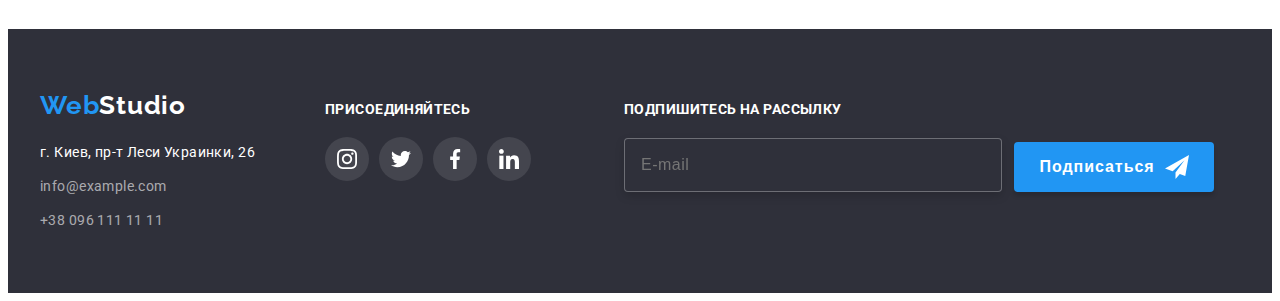
==== commit 232eacba: "update" ====
--- a/portfolio.html
+++ b/portfolio.html
@@ -314,28 +314,28 @@
           <h3 class="social-headline">присоединяйтесь</h3>
 
           <ul class="social-soc">
-            <li class="team-soc-item">
+            <li class="soc__item">
               <a href="" class="social-soc-link">
                 <svg class="social-soc-icon" width="20px" height="20px">
                   <use href="./images/symbol-defs.svg#icon-instagram"></use>
                 </svg>
               </a>
             </li>
-            <li class="team-soc-item">
+            <li class="soc__item">
               <a href="" class="social-soc-link">
                 <svg class="social-soc-icon" width="20px" height="20px">
                   <use href="./images/symbol-defs.svg#icon-twitter"></use>
                 </svg>
               </a>
             </li>
-            <li class="team-soc-item">
+            <li class="soc__item">
               <a href="" class="social-soc-link">
                 <svg class="social-soc-icon" width="20px" height="20px">
                   <use href="./images/symbol-defs.svg#icon-facebook"></use>
                 </svg>
               </a>
             </li>
-            <li class="team-soc-item">
+            <li class="soc__item">
               <a href="" class="social-soc-link">
                 <svg class="social-soc-icon" width="20px" height="20px">
                   <use href="./images/symbol-defs.svg#icon-linkedin"></use>
